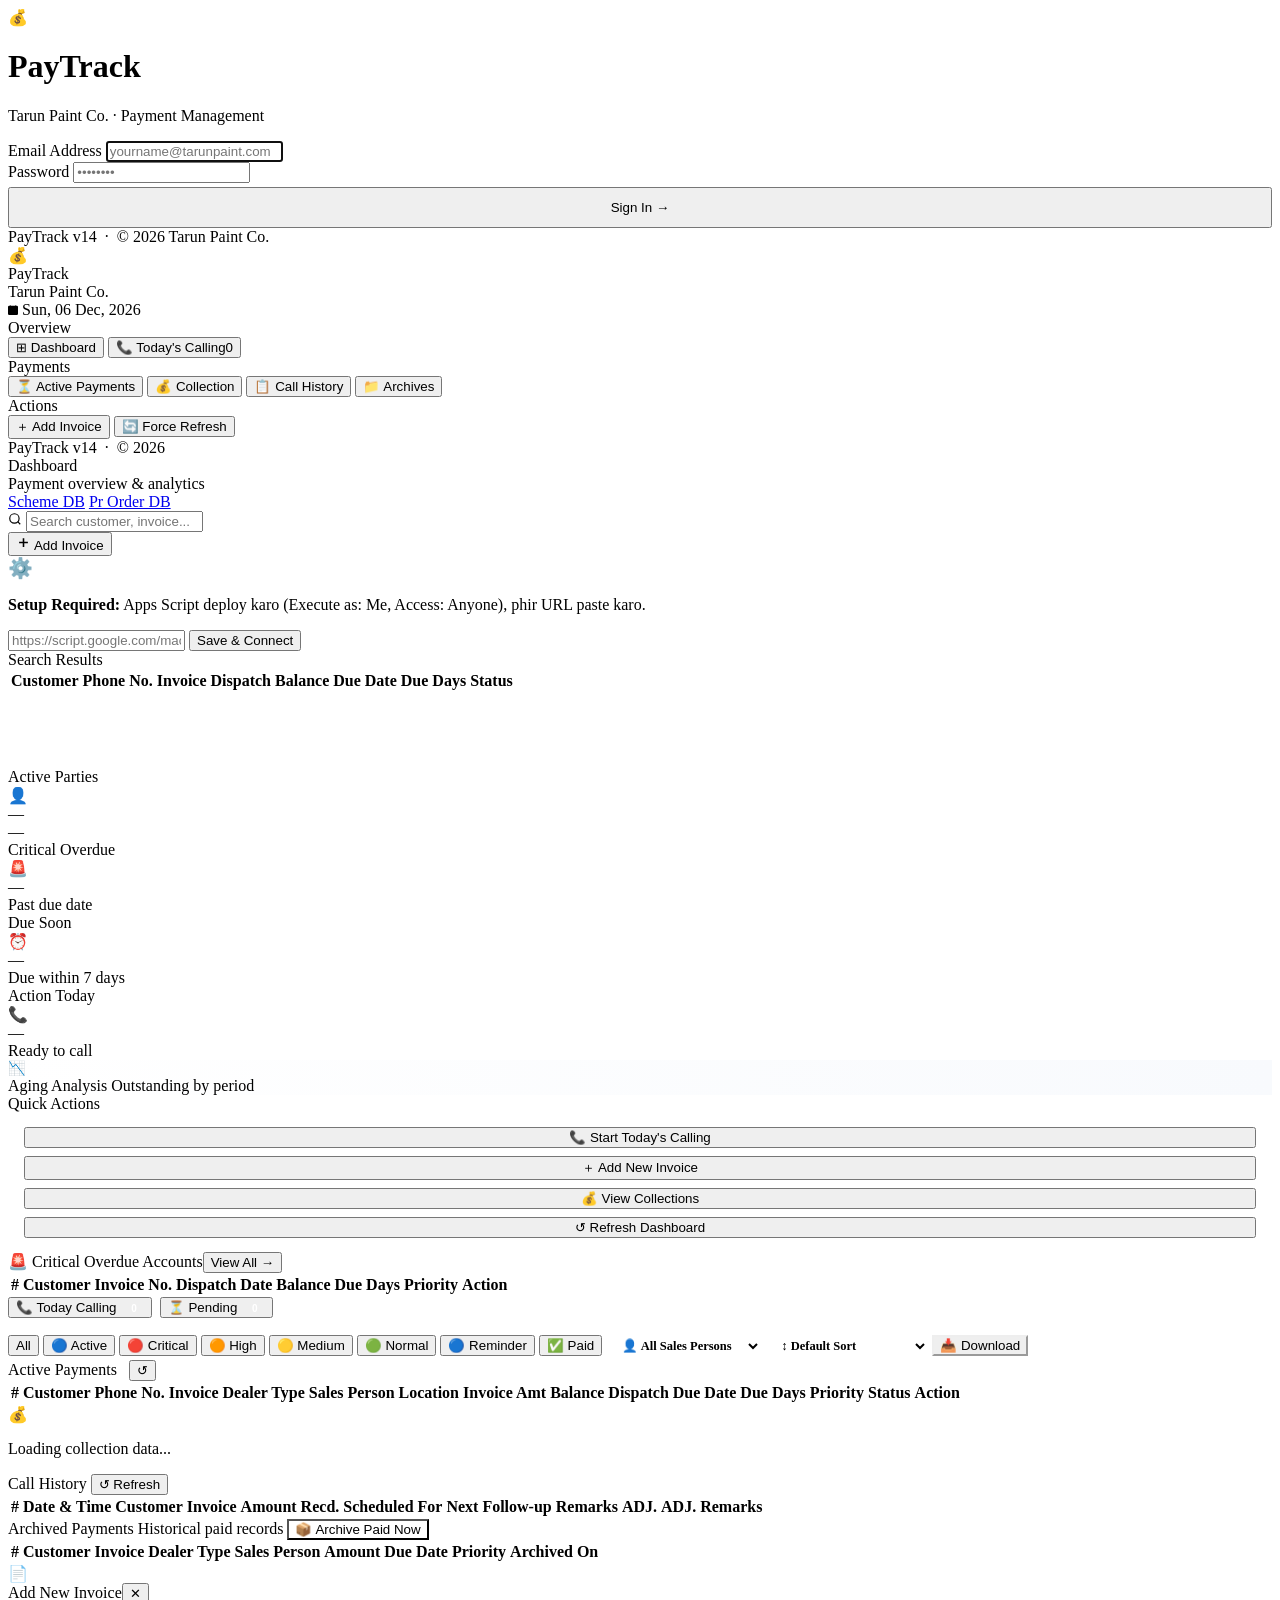
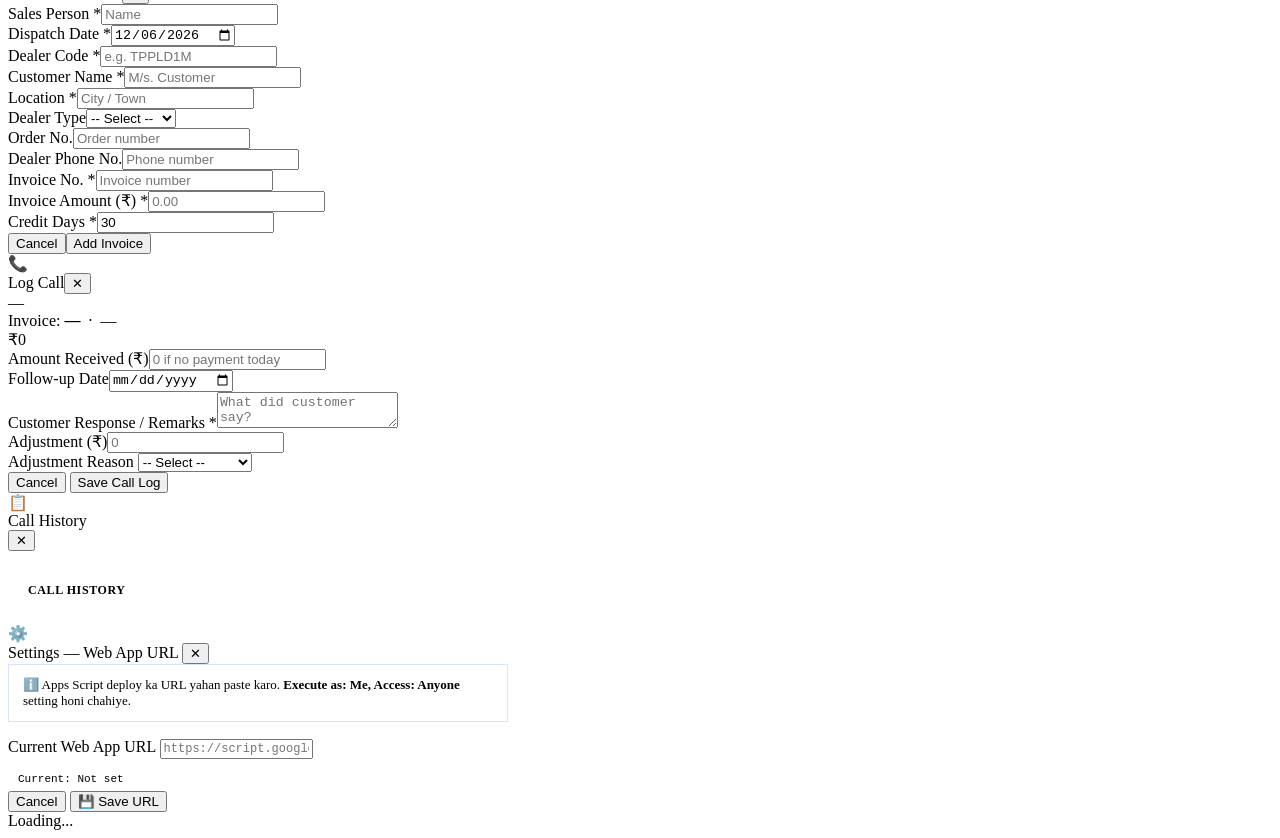
==== index.html @ 94e96e86 "move to root directory fro frontend folder" ====
<!DOCTYPE html>
<html lang="en">
<head>
    <meta charset="UTF-8">
    <meta name="viewport" content="width=device-width, initial-scale=1.0">
    <title>Document</title>
</head>
<body>

<div id="login-screen">
    <div class="login-card">
        <div class="login-header">
            <div class="login-brand-mark">💰</div>
            <h1>PayTrack</h1>
            <p>Tarun Paint Co. · Payment Management</p>
        </div>
        <div class="login-body">
            <div class="field">
                <label>Email Address</label>
                <input type="email" id="login-email" placeholder="yourname@tarunpaint.com"
                    onkeydown="if(event.key==='Enter')document.getElementById('login-pass').focus()">
            </div>
            <div class="field">
                <label>Password</label>
                <input type="password" id="login-pass" placeholder="••••••••"
                    onkeydown="if(event.key==='Enter')doLogin()">
            </div>
            <div class="login-error" id="login-error"></div>
            <button class="btn btn-primary" id="login-btn"
                onclick="doLogin()" style="width:100%;justify-content:center;padding:11px;margin-top:4px">
                Sign In →
            </button>
        </div>
    </div>
    <div class="login-footer-txt">PayTrack v14 &nbsp;·&nbsp; © 2026 Tarun Paint Co.</div>
</div>

<div class="progress-bar-wrap" id="progress-bar"><div class="progress-bar-fill" id="progress-fill"></div></div>

<aside class="sidebar">
    <div class="brand">
        <div class="brand-row">
            <div class="brand-mark">💰</div>
            <div class="brand-text">
                <div class="name">PayTrack</div>
                <div class="tagline">Tarun Paint Co.</div>
            </div>
        </div>
        <div class="date-chip">
            <svg width="10" height="10" viewBox="0 0 16 16" fill="currentColor"><path d="M3.5 0a.5.5 0 0 1 .5.5V1h8V.5a.5.5 0 0 1 1 0V1h1a2 2 0 0 1 2 2v11a2 2 0 0 1-2 2H2a2 2 0 0 1-2-2V3a2 2 0 0 1 2-2h1V.5a.5.5 0 0 1 .5-.5z"/></svg>
            <span id="today-date">Loading...</span>
        </div>
    </div>

    <div id="user-badge-container"></div>

    <nav>
        <div class="nav-group-label">Overview</div>
        <button class="nav-btn active" data-page="dashboard" onclick="nav('dashboard')"><span class="nav-icon">⊞</span> Dashboard</button>
        <button class="nav-btn" data-page="today" onclick="nav('today')"><span class="nav-icon">📞</span> Today's Calling<span class="nav-badge" id="badge-today">0</span></button>
        <div class="nav-group-label">Payments</div>
        <button class="nav-btn" data-page="active" onclick="nav('active')"><span class="nav-icon">⏳</span> Active Payments</button>
        <button class="nav-btn" data-page="collection" onclick="nav('collection')"><span class="nav-icon">💰</span> Collection</button>
        <button class="nav-btn" data-page="history" onclick="nav('history')"><span class="nav-icon">📋</span> Call History</button>
        <button class="nav-btn" data-page="archived" onclick="nav('archived')"><span class="nav-icon">📁</span> Archives</button>
        <div class="nav-group-label">Actions</div>
        <button class="nav-btn" onclick="openModal('modal-add')"><span class="nav-icon">＋</span> Add Invoice</button>
        <button class="nav-btn" onclick="hardRefresh()"><span class="nav-icon">🔄</span> Force Refresh</button>
    </nav>
    <div class="sidebar-footer">
        <span class="sidebar-footer-txt">PayTrack v14 &nbsp;·&nbsp; © 2026</span>
    </div>
</aside>

<div class="main">
    <header class="topbar">
        <span class="topbar-title" id="page-title">Dashboard</span>
        <div class="topbar-sep"></div>
        <span class="topbar-sub" id="page-sub">Payment overview & analytics</span>
        <div class="top-buttons">
            <a href="https://script.google.com/macros/s/AKfycbz_wZj7FzOGjIMBDbshqwFkP49KO3SYmko9f2iSnA6ylMac5qas1gUm5EqsYTPb2gs8SQ/exec"
                target="_blank" class="link-btn secondary-btn">Scheme DB</a>
            <a href="https://script.google.com/a/macros/tarunpaint.com/s/AKfycbxneNpBfFaHAM8uAKJZ4ZPoNAZw3yO1ep1877PZf38fnkK-MivxQNNMgpu73sGrt12O/exec"
                target="_blank" class="link-btn secondary-btn">Pr Order DB</a>
        </div>
        <div class="topbar-right">
            <div class="search-wrap">
                <svg width="14" height="14" fill="none" stroke="currentColor" stroke-width="2" viewBox="0 0 24 24"><circle cx="11" cy="11" r="8"/><path d="m21 21-4.35-4.35"/></svg>
                <input type="text" placeholder="Search customer, invoice..." id="g-search" oninput="globalSearch(this.value)">
            </div>
            <button class="btn btn-primary" onclick="openModal('modal-add')">
                <svg width="15" height="15" fill="none" stroke="currentColor" stroke-width="2.5" viewBox="0 0 24 24"><path d="M12 5v14M5 12h14"/></svg>
                Add Invoice
            </button>
        </div>
    </header>

    <div class="content">
        <div class="config-banner hidden" id="config-banner">
            <span style="font-size:20px">⚙️</span>
            <p><strong>Setup Required:</strong> Apps Script deploy karo (Execute as: Me, Access: Anyone), phir URL paste karo.</p>
            <input type="text" id="webapp-url-input" placeholder="https://script.google.com/macros/s/YOUR_SCRIPT_ID/exec">
            <button class="btn btn-primary btn-sm" onclick="saveWebAppUrl()">Save & Connect</button>
        </div>

        <!-- SEARCH RESULTS -->
        <div class="page" id="page-search">
            <div class="card">
                <div class="card-head"><span class="card-title">Search Results</span><span class="card-subtitle" id="search-count"></span></div>
                <div class="tbl-wrap"><table>
                    <thead><tr><th>Customer</th><th>Phone No.</th><th>Invoice</th><th>Dispatch</th><th>Balance</th><th>Due Date</th><th>Due Days</th><th>Status</th><th></th></tr></thead>
                    <tbody id="tbl-search"></tbody>
                </table></div>
            </div>
        </div>

        <!-- DASHBOARD -->
        <div class="page active" id="page-dashboard">
            <div class="card section-gap">
                <div class="card-body" style="padding:10px 20px;background:var(--navy);color:#fff;border-radius:var(--radius-lg)">
                    <div style="display:flex;justify-content:space-between;align-items:center">
                        <div>
                            <span style="font-size:12px;opacity:0.8">TOTAL OUTSTANDING</span>
                            <div id="s-total" style="font-size:32px;font-weight:800;font-family:'JetBrains Mono'">—</div>
                        </div>
                        <div style="text-align:right">
                            <span style="font-size:12px;opacity:0.8;display:block">LAST UPDATED</span>
                            <span style="font-size:13px;font-weight:600" id="last-update-time">—</span>
                            <span id="cache-indicator"></span>
                        </div>
                    </div>
                </div>
            </div>
            <div class="stats-row">
                <div class="stat-card" style="border:none;box-shadow:var(--shadow-premium)"><div class="stat-accent" style="background:var(--purple)"></div><div class="stat-top"><span class="stat-label">Active Parties</span><div class="stat-icon-wrap" style="background:var(--purple-bg)">👤</div></div><div class="stat-value" id="s-parties">—</div><div class="stat-footer" id="s-records">—</div></div>
                <div class="stat-card" style="border:none;box-shadow:var(--shadow-premium)"><div class="stat-accent" style="background:var(--red)"></div><div class="stat-top"><span class="stat-label">Critical Overdue</span><div class="stat-icon-wrap" style="background:var(--red-bg)">🚨</div></div><div class="stat-value" id="s-overdue" style="color:var(--red)">—</div><div class="stat-footer">Past due date</div></div>
                <div class="stat-card" style="border:none;box-shadow:var(--shadow-premium)"><div class="stat-accent" style="background:var(--yellow)"></div><div class="stat-top"><span class="stat-label">Due Soon</span><div class="stat-icon-wrap" style="background:var(--yellow-bg)">⏰</div></div><div class="stat-value" id="s-soon" style="color:var(--yellow)">—</div><div class="stat-footer">Due within 7 days</div></div>
                <div class="stat-card" style="border:none;box-shadow:var(--shadow-premium)"><div class="stat-accent" style="background:linear-gradient(90deg,var(--blue),#60A5FA)"></div><div class="stat-top"><span class="stat-label">Action Today</span><div class="stat-icon-wrap" style="background:var(--blue-light)">📞</div></div><div class="stat-value" id="s-calls" style="color:var(--blue)">—</div><div class="stat-footer">Ready to call</div></div>
            </div>
            <div class="grid-2">
                <div class="card" style="border:none;box-shadow:var(--shadow-premium)">
                    <div class="card-head" style="background:linear-gradient(to right,#fff,#F8FAFD)">
                        <div class="stat-icon-wrap" style="background:var(--blue-light);font-size:14px">📉</div>
                        <span class="card-title">Aging Analysis</span>
                        <span class="card-subtitle">Outstanding by period</span>
                    </div>
                    <div class="card-body" id="aging-container">
                        <div id="aging-sk"></div>
                    </div>
                </div>
                <div style="display:flex;flex-direction:column;gap:14px">
                    <div class="card">
                        <div class="card-head"><span class="card-title">Quick Actions</span></div>
                        <div class="card-body" style="display:flex;flex-direction:column;gap:8px;padding:14px 16px">
                            <button class="btn btn-primary" style="width:100%;justify-content:center" onclick="nav('today')">📞 Start Today's Calling</button>
                            <button class="btn btn-outline" style="width:100%;justify-content:center" onclick="openModal('modal-add')">＋ Add New Invoice</button>
                            <button class="btn btn-outline" style="width:100%;justify-content:center" onclick="nav('collection')">💰 View Collections</button>
                            <button class="btn btn-ghost" style="width:100%;justify-content:center" onclick="loadDashboard(true)">↺ Refresh Dashboard</button>
                        </div>
                    </div>
                </div>
            </div>
            <div class="card">
                <div class="card-head"><span class="card-title">🚨 Critical Overdue Accounts</span><button class="btn btn-outline btn-sm" onclick="nav('active')" style="margin-left:auto">View All →</button></div>
                <div class="tbl-wrap"><table>
                    <thead><tr><th>#</th><th>Customer</th><th>Invoice No.</th><th>Dispatch Date</th><th>Balance</th><th>Due Days</th><th>Priority</th><th>Action</th></tr></thead>
                    <tbody id="tbl-overdue"></tbody>
                </table></div>
            </div>
        </div>

        <!-- TODAY'S CALLING -->
        <div class="page" id="page-today">
            <div style="display:flex;align-items:center;gap:8px;margin-bottom:14px;flex-wrap:wrap;">
                <button class="ftab active" id="tab-today-calling" onclick="setTodayFilter('today',this)">📞 Today Calling <span id="today-count-badge" style="background:var(--blue);color:#fff;font-size:10px;font-weight:700;padding:1px 7px;border-radius:10px;margin-left:4px">0</span></button>
                <button class="ftab" id="tab-pending-calling" onclick="setTodayFilter('pending',this)">⏳ Pending <span id="pending-count-badge" style="background:var(--red);color:#fff;font-size:10px;font-weight:700;padding:1px 7px;border-radius:10px;margin-left:4px">0</span></button>
                <div class="summary-chips" id="today-chips"></div>
            </div>
            <div class="call-list" id="call-list-container"></div>
        </div>

        <!-- ACTIVE PAYMENTS -->
        <div class="page" id="page-active">
            <div class="filter-tabs">
                <button class="ftab active" onclick="filterActive('all',this)">All</button>
                <button class="ftab" onclick="filterActive('Active',this)">🔵 Active</button>
                <button class="ftab" onclick="filterActive('Critical',this)">🔴 Critical</button>
                <button class="ftab" onclick="filterActive('High',this)">🟠 High</button>
                <button class="ftab" onclick="filterActive('Medium',this)">🟡 Medium</button>
                <button class="ftab" onclick="filterActive('Normal',this)">🟢 Normal</button>
                <button class="ftab" onclick="filterActive('Reminder',this)">🔵 Reminder</button>
                <button class="ftab" onclick="filterActive('Paid',this)">✅ Paid</button>

                <select id="sp-filter" onchange="applySalesPersonFilter(this.value)"
                    style="margin-left:auto;padding:6px 12px;border-radius:20px;font-size:12.5px;font-weight:600;border:1.5px solid var(--border);background:var(--white);color:var(--text-secondary);cursor:pointer;font-family:inherit;">
                    <option value="">👤 All Sales Persons</option>
                </select>

                <select id="sort-select" onchange="applySortFilter(this.value)"
                    style="padding:6px 12px;border-radius:20px;font-size:12.5px;font-weight:600;border:1.5px solid var(--border);background:var(--white);color:var(--text-secondary);cursor:pointer;font-family:inherit;">
                    <option value="">↕️ Default Sort</option>
                    <option value="dealer-asc">Dealer A → Z</option>
                    <option value="dealer-desc">Dealer Z → A</option>
                    <option value="balance-asc">Balance: Low → High</option>
                    <option value="balance-desc">Balance: High → Low</option>
                </select>

                <button class="btn btn-sm btn-ghost" onclick="downloadActiveExcel()" style="color:var(--green);border-color:var(--green-bg)">📥 Download</button>
            </div>
            <div class="card">
                <div class="card-head">
                    <span class="card-title">Active Payments</span>
                    <span class="card-subtitle" id="active-count"></span>
                    <span id="active-swr-badge"></span>
                    <button class="btn btn-ghost btn-sm" onclick="loadActive(true)" style="margin-left:8px">↺</button>
                </div>
                <div class="tbl-wrap"><table>
                    <thead><tr><th>#</th><th>Customer</th><th>Phone No.</th><th>Invoice</th><th>Dealer Type</th><th>Sales Person</th><th>Location</th><th>Invoice Amt</th><th>Balance</th><th>Dispatch</th><th>Due Date</th><th>Due Days</th><th>Priority</th><th>Status</th><th>Action</th></tr></thead>
                    <tbody id="tbl-active"></tbody>
                </table></div>
                <div class="pagination" id="active-pagination"></div>
            </div>
        </div>

        <!-- COLLECTION -->
        <div class="page" id="page-collection">
            <div id="collection-container">
                <div class="empty-state"><span class="icon">💰</span><p>Loading collection data...</p></div>
            </div>
        </div>

        <!-- CALL HISTORY -->
        <div class="page" id="page-history">
            <div class="card">
                <div class="card-head">
                    <span class="card-title">Call History</span>
                    <span id="history-swr-badge"></span>
                    <button class="btn btn-ghost btn-sm" onclick="loadHistory(true)" style="margin-left:auto">↺ Refresh</button>
                </div>
                <div class="tbl-wrap"><table>
                    <thead><tr><th>#</th><th>Date & Time</th><th>Customer</th><th>Invoice</th><th>Amount Recd.</th><th>Scheduled For</th><th>Next Follow-up</th><th>Remarks</th><th>ADJ.</th><th>ADJ. Remarks</th></tr></thead>
                    <tbody id="tbl-history"></tbody>
                </table></div>
                <div class="pagination" id="history-pagination"></div>
            </div>
        </div>

        <!-- ARCHIVED -->
        <div class="page" id="page-archived">
            <div class="card">
                <div class="card-head">
                    <span class="card-title">Archived Payments</span>
                    <span class="card-subtitle" id="archive-count">Historical paid records</span>
                    <span id="archived-swr-badge"></span>
                    <button class="btn btn-primary btn-sm" onclick="runArchiveNow()" style="margin-left:auto;background:var(--green)">📦 Archive Paid Now</button>
                </div>
                <div class="tbl-wrap"><table>
                    <thead><tr><th>#</th><th>Customer</th><th>Invoice</th><th>Dealer Type</th><th>Sales Person</th><th>Amount</th><th>Due Date</th><th>Priority</th><th>Archived On</th></tr></thead>
                    <tbody id="tbl-archived"></tbody>
                </table></div>
                <div class="pagination" id="archived-pagination"></div>
            </div>
        </div>
    </div>
</div>

<!-- ADD INVOICE MODAL -->
<div class="modal-bg" id="modal-add">
    <div class="modal">
        <div class="modal-hd"><div class="modal-hd-icon" style="background:var(--blue-light)">📄</div><span class="modal-title">Add New Invoice</span><button class="modal-close" onclick="closeModal('modal-add')">✕</button></div>
        <div class="modal-body">
            <div class="form-grid">
                <div class="field"><label>Sales Person *</label><input id="f-sp" type="text" placeholder="Name"></div>
                <div class="field"><label>Dispatch Date *</label><input id="f-dd" type="date"></div>
                <div class="field"><label>Dealer Code *</label><input id="f-dc" type="text" placeholder="e.g. TPPLD1M"></div>
                <div class="field"><label>Customer Name *</label><input id="f-cn" type="text" placeholder="M/s. Customer"></div>
                <div class="field"><label>Location *</label><input id="f-loc" type="text" placeholder="City / Town"></div>
                <div class="field"><label>Dealer Type</label><select id="f-dt"><option value="">-- Select --</option><option>Dealer</option><option>Sub-Dealer</option><option>Retailer</option><option>Direct</option></select></div>
                <div class="field"><label>Order No.</label><input id="f-ord" type="text" placeholder="Order number"></div>
                <div class="field"><label>Dealer Phone No.</label><input id="f-ph" type="text" placeholder="Phone number"></div>
                <div class="field"><label>Invoice No. *</label><input id="f-inv" type="text" placeholder="Invoice number"></div>
                <div class="field"><label>Invoice Amount (₹) *</label><input id="f-amt" type="number" placeholder="0.00"></div>
                <div class="field full"><label>Credit Days *</label><input id="f-crd" type="number" placeholder="30" value="30"></div>
            </div>
        </div>
        <div class="modal-ft"><button class="btn btn-ghost" onclick="closeModal('modal-add')">Cancel</button><button class="btn btn-primary" onclick="submitAddInvoice()">Add Invoice</button></div>
    </div>
</div>

<!-- LOG CALL MODAL -->
<div class="modal-bg" id="modal-call">
    <div class="modal">
        <div class="modal-hd"><div class="modal-hd-icon" style="background:var(--green-bg)">📞</div><span class="modal-title">Log Call</span><button class="modal-close" onclick="closeModal('modal-call')">✕</button></div>
        <div class="modal-body">
            <div class="invoice-info-box">
                <div><div class="name" id="c-name">—</div><div class="meta">Invoice: <strong id="c-inv">—</strong> &nbsp;·&nbsp; <span id="c-loc">—</span></div></div>
                <div class="balance" id="c-bal">₹0</div>
            </div>
            <input type="hidden" id="c-dc">
            <div class="form-grid">
                <div class="field"><label>Amount Received (₹)</label><input id="c-amt" type="number" placeholder="0 if no payment today"></div>
                <div class="field"><label>Follow-up Date</label><input id="c-fup" type="date" required></div>
                <div class="field full"><label>Customer Response / Remarks *</label><textarea id="c-rmk" placeholder="What did customer say?"></textarea></div>
                <div class="field"><label>Adjustment (₹)</label><input id="c-adj" type="number" placeholder="0"></div>
                <div class="field">
                    <label>Adjustment Reason</label>
                    <select id="c-adjr">
                        <option value="">-- Select --</option>
                        <option>Token</option>
                        <option>Scheme</option>
                        <option>CD</option>
                        <option>Material Return</option>
                        <option>Freight</option>
                        <option>Other</option>
                    </select>
                </div>
            </div>
        </div>
        <div class="modal-ft">
            <button class="btn btn-ghost" onclick="closeModal('modal-call')">Cancel</button>
            <button class="btn btn-primary" id="btn-save-call" onclick="submitLogCall()">Save Call Log</button>
        </div>
    </div>
</div>

<!-- INVOICE REMARKS MODAL -->
<div class="modal-bg" id="modal-remarks">
    <div class="modal modal-wide">
        <div class="modal-hd">
            <div class="modal-hd-icon" style="background:var(--blue-light)">📋</div>
            <div>
                <div class="modal-title" id="remarks-modal-name">Call History</div>
                <div style="font-size:12px;color:var(--text-muted)" id="remarks-modal-meta"></div>
            </div>
            <button class="modal-close" onclick="closeModal('modal-remarks')">✕</button>
        </div>
        <div class="modal-body" style="padding:16px 20px">
            <div id="remarks-modal-stats" style="display:flex;gap:10px;margin-bottom:16px;flex-wrap:wrap"></div>
            <div style="font-size:12px;font-weight:700;color:var(--text-muted);text-transform:uppercase;letter-spacing:.6px;margin-bottom:10px">Call History</div>
            <div id="remarks-modal-timeline" style="max-height:460px;overflow-y:auto"></div>
        </div>
    </div>
</div>

<!-- SETTINGS MODAL -->
<div class="modal-bg" id="modal-settings">
    <div class="modal" style="width:500px">
        <div class="modal-hd">
            <div class="modal-hd-icon" style="background:var(--yellow-bg)">⚙️</div>
            <span class="modal-title">Settings — Web App URL</span>
            <button class="modal-close" onclick="closeModal('modal-settings')">✕</button>
        </div>
        <div class="modal-body">
            <div style="background:var(--blue-light);border:1px solid rgba(55,114,255,.2);border-radius:var(--radius);padding:12px 14px;margin-bottom:16px;font-size:13px;color:var(--blue);">
                ℹ️ Apps Script deploy ka URL yahan paste karo. <strong>Execute as: Me, Access: Anyone</strong> setting honi chahiye.
            </div>
            <div class="field">
                <label>Current Web App URL</label>
                <input type="text" id="settings-url-input" placeholder="https://script.google.com/macros/s/.../exec" style="font-family:'JetBrains Mono',monospace;font-size:12px;">
            </div>
            <div id="settings-current-url" style="margin-top:8px;font-size:11px;color:var(--text-muted);font-family:'JetBrains Mono',monospace;word-break:break-all;padding:6px 10px;background:var(--bg);border-radius:var(--radius-sm);border:1px solid var(--border);">
                Current: Not set
            </div>
        </div>
        <div class="modal-ft">
            <button class="btn btn-ghost" onclick="closeModal('modal-settings')">Cancel</button>
            <button class="btn btn-primary" onclick="saveSettingsUrl()">💾 Save URL</button>
        </div>
    </div>
</div>

<div class="loader-wrap" id="loader"><div class="spinner"></div><div class="loader-txt" id="loader-msg">Loading...</div></div>
<div class="toast-wrap" id="toasts"></div>

<script src="script.js"></script>
</body>
</html>
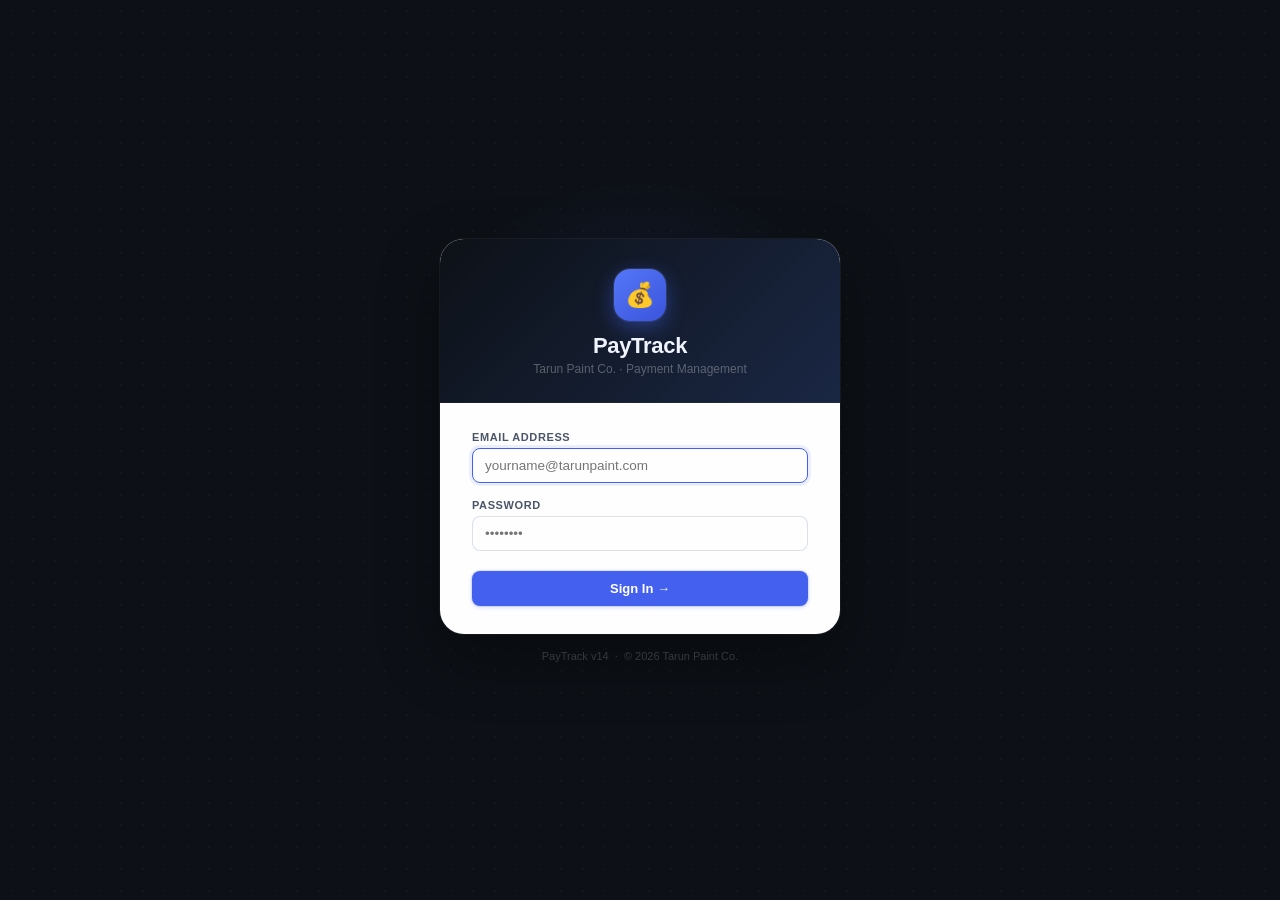
==== commit 4a9062df: "Add stylesheet link to index.html" ====
--- a/index.html
+++ b/index.html
@@ -4,6 +4,7 @@
     <meta charset="UTF-8">
     <meta name="viewport" content="width=device-width, initial-scale=1.0">
     <title>Document</title>
+    <link rel="stylesheet" href="style.css">
 </head>
 <body>
 
@@ -374,4 +375,4 @@
 
 <script src="script.js"></script>
 </body>
-</html>+</html>
--- a/style.css
+++ b/style.css
@@ -0,0 +1,469 @@
+/* ══════════════════════════════════════════════
+   PREMIUM SLATE-INK DESIGN SYSTEM v12.2
+   Palette: Deep Ink sidebar · Cool Slate canvas
+   Accents: Indigo primary · Jewel-tone semantics
+   ══════════════════════════════════════════════ */
+:root {
+    /* Canvas */
+    --bg: #F2F5F9;
+    --white: #FEFEFE;
+    --border: rgba(207,216,230,0.75);
+    --border-dark: #B0BCCC;
+
+    /* Sidebar — Deep Ink */
+    --navy: #0D1117;
+
+    /* Primary — Refined Indigo (replaces harsh electric blue) */
+    --blue: #4361EE;
+    --blue-hover: #3451D1;
+    --blue-light: #EDF0FF;
+
+    /* Text */
+    --text-primary: #0F1623;
+    --text-secondary: #4A5568;
+    --text-muted: #8896A8;
+
+    /* Semantic — Muted Jewel Tones */
+    --green:     #0B9B74;
+    --green-bg:  #EDF9F5;
+
+    --yellow:    #B45309;
+    --yellow-bg: #FDF8EC;
+
+    --orange:    #B85C0E;
+    --orange-bg: #FDF3E8;
+
+    --red:       #C62828;
+    --red-bg:    #FDF1F1;
+
+    --purple:    #5E4FCC;
+    --purple-bg: #F1EFFF;
+
+    /* Radii */
+    --radius-sm: 8px;
+    --radius:    12px;
+    --radius-lg: 16px;
+    --radius-xl: 24px;
+
+    /* Shadows — soft depth layering */
+    --shadow-sm:      0 1px 3px rgba(15,22,35,0.06), 0 1px 2px rgba(15,22,35,0.04);
+    --shadow:         0 4px 14px -2px rgba(15,22,35,0.09), 0 2px 6px -1px rgba(15,22,35,0.05);
+    --shadow-lg:      0 20px 44px -8px rgba(15,22,35,0.13), 0 8px 18px -4px rgba(15,22,35,0.07);
+    --shadow-premium: 0 0 0 1px rgba(15,22,35,0.05), 0 6px 20px -3px rgba(15,22,35,0.10);
+
+    --sidebar-w: 260px;
+    --header-h: 70px;
+}
+
+*, *::before, *::after { box-sizing: border-box; margin: 0; padding: 0; }
+html { font-size: 14px; }
+body { font-family: 'Plus Jakarta Sans', sans-serif; background: var(--bg); color: var(--text-primary); min-height: 100vh; -webkit-font-smoothing: antialiased; }
+
+/* ── LOGIN SCREEN ────────────────────────────── */
+#login-screen {
+    position: fixed; inset: 0;
+    background: var(--navy);
+    display: flex; align-items: center; justify-content: center;
+    z-index: 99999; flex-direction: column; gap: 0;
+}
+#login-screen::before {
+    content: '';
+    position: absolute; inset: 0;
+    background-image: radial-gradient(circle, rgba(255,255,255,.025) 1px, transparent 1px);
+    background-size: 22px 22px;
+    pointer-events: none;
+}
+#login-screen::after {
+    content: '';
+    position: absolute; top: 20%; left: 50%;
+    transform: translateX(-50%);
+    width: 400px; height: 300px;
+    background: radial-gradient(ellipse, rgba(67,97,238,.12) 0%, transparent 70%);
+    pointer-events: none;
+}
+.login-card {
+    background: var(--white);
+    border-radius: var(--radius-xl);
+    width: 400px; max-width: 92vw;
+    box-shadow: 0 24px 60px rgba(0,0,0,.4), 0 0 0 1px rgba(255,255,255,.06);
+    overflow: hidden;
+    position: relative; z-index: 1;
+    animation: loginCardIn .4s cubic-bezier(.4,0,.2,1);
+}
+@keyframes loginCardIn {
+    from { opacity: 0; transform: translateY(20px) scale(.97); }
+    to   { opacity: 1; transform: translateY(0)    scale(1);   }
+}
+.login-header {
+    background: linear-gradient(135deg, #0D1117, #1a2744);
+    padding: 30px 32px 26px; text-align: center;
+    border-bottom: 1px solid rgba(255,255,255,.06);
+}
+.login-brand-mark {
+    width: 52px; height: 52px;
+    background: linear-gradient(140deg, #5577F8, #3A54DC);
+    border-radius: var(--radius-lg);
+    display: inline-flex; align-items: center; justify-content: center;
+    font-size: 24px; margin-bottom: 12px;
+    box-shadow: 0 6px 20px rgba(67,97,238,.45), 0 0 0 1px rgba(255,255,255,.1);
+}
+.login-header h1 { font-size: 22px; font-weight: 800; color: #F0F4FF; letter-spacing: -.3px; }
+.login-header p  { font-size: 12px; color: rgba(255,255,255,.3); margin-top: 3px; }
+.login-body { padding: 28px 32px; }
+.login-body .field { margin-bottom: 16px; }
+.login-error {
+    display: none;
+    background: var(--red-bg); color: var(--red);
+    border: 1px solid #f5c6c6; border-radius: var(--radius-sm);
+    padding: 10px 14px; font-size: 13px;
+    margin-bottom: 16px; font-weight: 600;
+    animation: loginCardIn .2s ease;
+}
+.login-footer-txt {
+    margin-top: 16px; font-size: 11px;
+    color: rgba(255,255,255,.18); text-align: center;
+    position: relative; z-index: 1;
+}
+
+/* ── SIDEBAR ─────────────────────────────────── */
+.sidebar {
+    position: fixed; top: 0; left: 0; bottom: 0;
+    width: var(--sidebar-w);
+    background: var(--navy);
+    display: flex; flex-direction: column;
+    z-index: 200; overflow: hidden;
+    border-right: 1px solid rgba(255,255,255,.04);
+}
+.sidebar::before {
+    content: '';
+    position: absolute; inset: 0;
+    background-image: radial-gradient(circle, rgba(255,255,255,.03) 1px, transparent 1px);
+    background-size: 20px 20px;
+    pointer-events: none;
+}
+.sidebar::after {
+    content: '';
+    position: absolute; top: -60px; left: 50%;
+    transform: translateX(-50%);
+    width: 200px; height: 180px;
+    background: radial-gradient(ellipse, rgba(67,97,238,.15) 0%, transparent 70%);
+    pointer-events: none;
+}
+
+.brand { padding: 20px 18px 16px; border-bottom: 1px solid rgba(255,255,255,.07); flex-shrink: 0; position: relative; z-index: 1; }
+.brand-row { display: flex; align-items: center; gap: 11px; }
+.brand-mark {
+    width: 38px; height: 38px;
+    background: linear-gradient(140deg, #5577F8 0%, #3A54DC 100%);
+    border-radius: var(--radius);
+    display: flex; align-items: center; justify-content: center;
+    font-size: 17px; flex-shrink: 0;
+    box-shadow: 0 4px 14px rgba(67,97,238,.45), 0 0 0 1px rgba(255,255,255,.08);
+}
+.brand-text .name { font-size: 15px; font-weight: 800; color: #F0F4FF; letter-spacing: -.2px; }
+.brand-text .tagline { font-size: 11px; color: rgba(255,255,255,.30); margin-top: 1px; font-weight: 500; letter-spacing: 0.5px; }
+.date-chip {
+    margin-top: 12px; display: inline-flex; align-items: center; gap: 6px;
+    background: rgba(255,255,255,.05); border: 1px solid rgba(255,255,255,.08);
+    border-radius: 20px; padding: 4px 10px;
+    font-size: 11px; color: rgba(255,255,255,.38);
+}
+
+/* ── USER BADGE in sidebar ───────────────────── */
+.user-badge {
+    display: flex; align-items: center; gap: 8px;
+    padding: 8px 12px;
+    background: rgba(255,255,255,.05);
+    border: 1px solid rgba(255,255,255,.08);
+    border-radius: var(--radius-sm);
+    margin: 0 10px 8px;
+    position: relative; z-index: 1;
+}
+.user-avatar {
+    width: 28px; height: 28px; border-radius: 50%;
+    background: linear-gradient(135deg, #4361EE, #7C5FCC);
+    display: flex; align-items: center; justify-content: center;
+    font-size: 12px; font-weight: 700; color: #fff; flex-shrink: 0;
+}
+.user-info { flex: 1; min-width: 0; }
+.user-name { font-size: 12px; font-weight: 700; color: rgba(255,255,255,.85); white-space: nowrap; overflow: hidden; text-overflow: ellipsis; }
+.user-email { font-size: 10px; color: rgba(255,255,255,.30); white-space: nowrap; overflow: hidden; text-overflow: ellipsis; }
+.logout-btn {
+    background: rgba(255,255,255,.07); border: 1px solid rgba(255,255,255,.10);
+    border-radius: 6px; padding: 3px 8px;
+    color: rgba(255,255,255,.40); font-size: 11px;
+    cursor: pointer; font-family: inherit; transition: all .15s;
+    white-space: nowrap;
+}
+.logout-btn:hover { background: rgba(198,40,40,.25); color: #ff8a8a; border-color: rgba(198,40,40,.4); }
+
+nav { flex: 1; padding: 14px 10px; overflow-y: auto; position: relative; z-index: 1; }
+nav::-webkit-scrollbar { width: 0; }
+.nav-group-label { font-size: 9.5px; font-weight: 700; text-transform: uppercase; letter-spacing: 1.3px; color: rgba(255,255,255,.20); padding: 12px 10px 5px; }
+.nav-btn {
+    display: flex; align-items: center; gap: 9px;
+    width: 100%; padding: 9px 10px;
+    border: none; background: none;
+    color: rgba(255,255,255,.45);
+    border-radius: var(--radius-sm);
+    font-family: inherit; font-size: 13px; font-weight: 500;
+    cursor: pointer; transition: all .16s;
+    text-align: left; margin-bottom: 1px; position: relative;
+}
+.nav-btn:hover { background: rgba(255,255,255,.06); color: rgba(255,255,255,.88); }
+.nav-btn.active {
+    background: rgba(67,97,238,.25);
+    color: #D8E0FF;
+    font-weight: 600;
+    box-shadow: inset 0 0 0 1px rgba(67,97,238,.30);
+}
+.nav-btn.active::before {
+    content: '';
+    position: absolute; left: 0; top: 22%; bottom: 22%;
+    width: 3px;
+    background: linear-gradient(180deg, #8BA4FF, #4361EE);
+    border-radius: 0 3px 3px 0;
+}
+.nav-icon { width: 18px; text-align: center; font-size: 14px; flex-shrink: 0; }
+.nav-badge { margin-left: auto; background: #C62828; color: #fff; font-size: 10px; font-weight: 700; min-width: 18px; height: 18px; border-radius: 9px; display: flex; align-items: center; justify-content: center; padding: 0 5px; }
+
+.sidebar-footer { padding: 12px 16px; border-top: 1px solid rgba(255,255,255,.07); flex-shrink: 0; display: flex; align-items: center; justify-content: space-between; gap: 8px; position: relative; z-index: 1; }
+.sidebar-footer-txt { font-size: 10.5px; color: rgba(255,255,255,.20); }
+.settings-btn { display: flex; align-items: center; gap: 5px; background: rgba(255,255,255,.06); border: 1px solid rgba(255,255,255,.10); border-radius: 20px; padding: 4px 10px; font-size: 11px; color: rgba(255,255,255,.40); cursor: pointer; font-family: inherit; transition: all .15s; }
+.settings-btn:hover { background: rgba(255,255,255,.12); color: rgba(255,255,255,.85); border-color: rgba(255,255,255,.20); }
+
+/* ── MAIN ──────────────────────────────────── */
+.main { margin-left: var(--sidebar-w); min-height: 100vh; display: flex; flex-direction: column; }
+.topbar {
+    height: var(--header-h);
+    background: var(--white);
+    border-bottom: 1px solid var(--border);
+    display: flex; align-items: center; padding: 0 24px; gap: 16px;
+    position: sticky; top: 0; z-index: 100;
+    box-shadow: 0 1px 0 rgba(15,22,35,.05), 0 2px 8px rgba(15,22,35,.04);
+}
+.topbar-title { font-size: 15.5px; font-weight: 700; color: var(--text-primary); letter-spacing: -.2px; }
+.topbar-sep { width: 1px; height: 18px; background: var(--border); }
+.topbar-sub { font-size: 12.5px; color: var(--text-muted); }
+.topbar-right { margin-left: auto; display: flex; align-items: center; gap: 10px; }
+.search-wrap { display: flex; align-items: center; gap: 8px; background: var(--bg); border: 1.5px solid var(--border); border-radius: var(--radius); padding: 7px 13px; transition: border-color .2s; min-width: 220px; }
+.search-wrap:focus-within { border-color: var(--blue); background: var(--white); box-shadow: 0 0 0 3px rgba(67,97,238,.10); }
+.search-wrap input { border: none; background: none; outline: none; font-family: inherit; font-size: 13px; color: var(--text-primary); width: 100%; }
+.search-wrap input::placeholder { color: var(--text-muted); }
+
+/* ── BUTTONS ───────────────────────────────── */
+.btn { display: inline-flex; align-items: center; gap: 6px; padding: 8px 16px; border-radius: var(--radius-sm); font-family: inherit; font-size: 13px; font-weight: 600; cursor: pointer; border: none; transition: all .18s; white-space: nowrap; line-height: 1; }
+.btn-primary { background: var(--blue); color: #fff; box-shadow: 0 1px 4px rgba(67,97,238,.28), 0 0 0 1px rgba(67,97,238,.12); }
+.btn-primary:hover:not(:disabled) { background: var(--blue-hover); box-shadow: 0 4px 14px rgba(67,97,238,.35); transform: translateY(-1px); }
+.btn-primary:disabled { opacity: 0.65; cursor: not-allowed; transform: none; }
+.btn-outline { background: var(--white); color: var(--text-secondary); border: 1.5px solid var(--border); }
+.btn-outline:hover { border-color: var(--blue); color: var(--blue); background: var(--blue-light); }
+.btn-ghost { background: var(--bg); color: var(--text-secondary); border: 1.5px solid var(--border); }
+.btn-ghost:hover { background: #E5EBF2; }
+.btn-sm { padding: 5px 11px; font-size: 12px; }
+
+@keyframes btn-spin { to { transform: rotate(360deg); } }
+.btn-spinner { display: inline-block; width: 13px; height: 13px; border: 2px solid rgba(255,255,255,0.35); border-top-color: #fff; border-radius: 50%; animation: btn-spin 0.6s linear infinite; flex-shrink: 0; }
+
+@keyframes cardFlash { 0%{ background: rgba(11,155,116,0.12) } 100%{ background: transparent } }
+.call-card.flash-update { animation: cardFlash 1.2s ease-out forwards; }
+.call-card.saving-state { opacity: 0.65; pointer-events: none; }
+.call-card.saving-state::after { content: '⏳ Saving...'; position: absolute; top: 50%; left: 50%; transform: translate(-50%,-50%); background: rgba(0,0,0,.55); color: #fff; font-size: 13px; font-weight: 700; padding: 6px 14px; border-radius: 20px; pointer-events: none; z-index: 10; }
+.call-card { position: relative; }
+
+.content { flex: 1; padding: 22px 24px; max-width: 1400px; width: 100%; }
+.page { display: none; animation: fadeIn .22s ease; }
+.page.active { display: block; }
+@keyframes fadeIn { from { opacity: 0; transform: translateY(6px); } to { opacity: 1; transform: translateY(0); } }
+
+.progress-bar-wrap { position: fixed; top: 0; left: 0; right: 0; height: 2.5px; z-index: 9999; pointer-events: none; opacity: 0; transition: opacity .2s; }
+.progress-bar-wrap.show { opacity: 1; }
+.progress-bar-fill { height: 100%; width: 0%; background: linear-gradient(90deg, var(--blue), #8BA4FF); transition: width .4s cubic-bezier(.4,0,.2,1); }
+
+@keyframes swrPulse { 0%,100%{opacity:1} 50%{opacity:.5} }
+.swr-refreshing { animation: swrPulse 1.2s ease infinite; }
+
+.sk { background: linear-gradient(90deg, #EBEff5 25%, #DDE3EC 50%, #EBEff5 75%); background-size: 200% 100%; animation: shimmer 1.4s infinite; border-radius: 6px; }
+@keyframes shimmer { 0% { background-position: 200% 0; } 100% { background-position: -200% 0; } }
+.sk-text { height: 12px; width: 100%; margin: 8px 0; }
+.sk-row { height: 44px; width: 100%; margin: 4px 0; border-radius: 6px; }
+
+/* ── STAT CARDS ────────────────────────────── */
+.stats-row { display: grid; grid-template-columns: repeat(4, 1fr); gap: 14px; margin-bottom: 20px; }
+.stat-card { background: var(--white); border: 1px solid var(--border); border-radius: var(--radius-lg); padding: 18px 20px; position: relative; overflow: hidden; box-shadow: var(--shadow-sm); transition: box-shadow .2s, transform .2s; }
+.stat-card:hover { box-shadow: var(--shadow); transform: translateY(-1px); }
+.stat-accent { position: absolute; top: 0; left: 0; right: 0; height: 3px; border-radius: var(--radius-lg) var(--radius-lg) 0 0; }
+.stat-top { display: flex; align-items: flex-start; justify-content: space-between; margin-bottom: 12px; }
+.stat-label { font-size: 10.5px; font-weight: 700; color: var(--text-muted); text-transform: uppercase; letter-spacing: .7px; }
+.stat-icon-wrap { width: 34px; height: 34px; border-radius: var(--radius-sm); display: flex; align-items: center; justify-content: center; font-size: 15px; }
+.stat-value { font-size: 24px; font-weight: 800; color: var(--text-primary); letter-spacing: -.5px; line-height: 1; font-family: 'JetBrains Mono', monospace; }
+.stat-footer { display: flex; align-items: center; gap: 5px; margin-top: 8px; font-size: 11.5px; color: var(--text-muted); }
+
+/* ── CARD ──────────────────────────────────── */
+.card { background: var(--white); border: 1px solid var(--border); border-radius: var(--radius-lg); box-shadow: var(--shadow-sm); overflow: hidden; }
+.card-head { padding: 14px 20px; border-bottom: 1px solid var(--border); display: flex; align-items: center; gap: 10px; background: #FAFBFD; }
+.card-title { font-size: 13.5px; font-weight: 700; color: var(--text-primary); letter-spacing: -.1px; }
+.card-subtitle { font-size: 12px; color: var(--text-muted); margin-left: auto; }
+.card-body { padding: 18px 20px; }
+.grid-2 { display: grid; grid-template-columns: 2fr 1fr; gap: 16px; margin-bottom: 16px; }
+.section-gap { margin-bottom: 16px; }
+
+/* ── TABLE ─────────────────────────────────── */
+.tbl-wrap { overflow-x: auto; }
+table { width: 100%; border-collapse: collapse; }
+thead tr { background: #F6F8FB; border-bottom: 1px solid var(--border); }
+thead th { padding: 10px 14px; text-align: left; font-size: 10.5px; font-weight: 700; text-transform: uppercase; letter-spacing: .7px; color: var(--text-muted); white-space: nowrap; }
+tbody td { padding: 12px 14px; font-size: 13px; border-bottom: 1px solid rgba(207,216,230,.45); color: var(--text-secondary); vertical-align: middle; }
+tbody tr:last-child td { border-bottom: none; }
+tbody tr { transition: background .1s; }
+tbody tr:hover td { background: #F5F8FD; }
+.td-primary { font-weight: 600; color: var(--text-primary) !important; }
+.mono { font-family: 'JetBrains Mono', monospace; font-size: 12px; background: #F0F3F8; padding: 2px 7px; border-radius: 4px; border: 1px solid var(--border); color: var(--text-secondary); }
+
+/* ── BADGES ────────────────────────────────── */
+.badge { display: inline-flex; align-items: center; gap: 4px; padding: 3px 9px; border-radius: 20px; font-size: 11px; font-weight: 700; white-space: nowrap; }
+.badge::before { content: ''; width: 5px; height: 5px; border-radius: 50%; flex-shrink: 0; }
+.badge-critical  { background: #FDF1F1; color: #C62828; } .badge-critical::before  { background: #C62828; }
+.badge-high      { background: #FDF3E8; color: #B85C0E; } .badge-high::before      { background: #B85C0E; }
+.badge-medium    { background: #FDF8EC; color: #B45309; } .badge-medium::before    { background: #B45309; }
+.badge-normal    { background: #EDF9F5; color: #0B9B74; } .badge-normal::before    { background: #0B9B74; }
+.badge-reminder  { background: #EDF0FF; color: #4361EE; } .badge-reminder::before  { background: #4361EE; }
+.badge-paid      { background: #EDF9F5; color: #0B9B74; } .badge-paid::before      { background: #0B9B74; }
+.badge-active    { background: #EDF0FF; color: #4361EE; } .badge-active::before    { background: #4361EE; }
+
+/* ── AGING ─────────────────────────────────── */
+.aging-item { display: flex; align-items: center; gap: 12px; padding: 9px 0; border-bottom: 1px solid rgba(207,216,230,.40); }
+.aging-item:last-child { border-bottom: none; }
+.aging-lbl { width: 92px; font-size: 12px; color: var(--text-secondary); font-weight: 500; flex-shrink: 0; }
+.aging-bar-track { flex: 1; height: 7px; background: var(--bg); border-radius: 4px; overflow: hidden; }
+.aging-bar-fill { height: 100%; border-radius: 4px; transition: width .6s cubic-bezier(.4,0,.2,1); }
+.aging-amt { font-family: 'JetBrains Mono', monospace; font-size: 12px; color: var(--text-primary); font-weight: 600; width: 90px; text-align: right; flex-shrink: 0; }
+
+/* ── CALL CARDS ────────────────────────────── */
+.call-list { display: flex; flex-direction: column; gap: 10px; }
+.call-card { background: var(--white); border: 1.5px solid var(--border); border-radius: var(--radius-lg); padding: 16px 18px; display: flex; align-items: center; gap: 16px; box-shadow: var(--shadow-sm); transition: all .18s; }
+.call-card:hover { border-color: rgba(67,97,238,.30); box-shadow: var(--shadow); }
+.call-card.priority-critical { border-left: 4px solid #C62828; }
+.call-card.priority-high     { border-left: 4px solid #B85C0E; }
+.call-card.priority-medium   { border-left: 4px solid #B45309; }
+.call-card.priority-normal   { border-left: 4px solid #0B9B74; }
+.call-card.priority-reminder { border-left: 4px solid #4361EE; }
+.call-avatar { width: 42px; height: 42px; border-radius: var(--radius); display: flex; align-items: center; justify-content: center; font-size: 18px; flex-shrink: 0; }
+.call-info { flex: 1; min-width: 0; }
+.call-actions { display: flex; flex-direction: column; gap: 6px; flex-shrink: 0; }
+.call-count-badge { display: inline-flex; align-items: center; gap: 3px; background: var(--blue-light); color: var(--blue); font-size: 10px; font-weight: 700; padding: 2px 7px; border-radius: 10px; margin-left: 6px; }
+
+/* ── FILTER TABS ───────────────────────────── */
+.filter-tabs { display: flex; gap: 6px; margin-bottom: 14px; flex-wrap: wrap; align-items: center; }
+.ftab { padding: 6px 14px; border-radius: 20px; font-size: 12.5px; font-weight: 600; cursor: pointer; border: 1.5px solid var(--border); background: var(--white); color: var(--text-muted); transition: all .15s; }
+.ftab:hover { border-color: var(--blue); color: var(--blue); }
+.ftab.active { background: var(--blue); border-color: var(--blue); color: #fff; box-shadow: 0 2px 8px rgba(67,97,238,.22); }
+
+/* ── PAGINATION ────────────────────────────── */
+.pagination { display: flex; align-items: center; gap: 6px; padding: 14px 20px; border-top: 1px solid var(--border); justify-content: center; flex-wrap: wrap; }
+.pg-btn { padding: 5px 12px; border-radius: var(--radius-sm); font-size: 12.5px; font-weight: 600; cursor: pointer; border: 1.5px solid var(--border); background: var(--white); color: var(--text-secondary); transition: all .15px; }
+.pg-btn:hover:not(:disabled) { border-color: var(--blue); color: var(--blue); }
+.pg-btn:disabled { opacity: 0.4; cursor: not-allowed; }
+.pg-btn.active { background: var(--blue); border-color: var(--blue); color: #fff; }
+.pg-info { font-size: 12px; color: var(--text-muted); padding: 0 8px; }
+
+/* ── MODALS ────────────────────────────────── */
+.modal-bg { position: fixed; inset: 0; background: rgba(10,16,28,.48); backdrop-filter: blur(5px); z-index: 500; display: flex; align-items: center; justify-content: center; opacity: 0; pointer-events: none; transition: opacity .22s; }
+.modal-bg.open { opacity: 1; pointer-events: all; }
+.modal { background: var(--white); border-radius: var(--radius-xl); width: 560px; max-width: 95vw; max-height: 90vh; overflow-y: auto; box-shadow: var(--shadow-lg), 0 0 0 1px rgba(15,22,35,.06); transform: scale(.96) translateY(8px); transition: transform .22s cubic-bezier(.4,0,.2,1); }
+.modal-bg.open .modal { transform: scale(1) translateY(0); }
+.modal-hd { padding: 20px 24px 16px; border-bottom: 1px solid var(--border); display: flex; align-items: center; gap: 10px; background: #FAFBFD; }
+.modal-hd-icon { width: 36px; height: 36px; border-radius: var(--radius-sm); display: flex; align-items: center; justify-content: center; font-size: 17px; }
+.modal-title { font-size: 15.5px; font-weight: 700; color: var(--text-primary); letter-spacing: -.2px; }
+.modal-close { margin-left: auto; background: var(--bg); border: 1px solid var(--border); width: 30px; height: 30px; border-radius: 50%; cursor: pointer; display: flex; align-items: center; justify-content: center; font-size: 14px; color: var(--text-muted); transition: all .15s; }
+.modal-close:hover { background: #FDF1F1; color: #C62828; border-color: #C62828; }
+.modal-body { padding: 20px 24px; }
+.modal-ft { padding: 14px 24px; border-top: 1px solid var(--border); display: flex; gap: 8px; justify-content: flex-end; background: #FAFBFD; }
+.modal-wide { width: 820px; max-width: 96vw; }
+
+/* ── FORM ──────────────────────────────────── */
+.form-grid { display: grid; grid-template-columns: 1fr 1fr; gap: 14px; }
+.form-grid .full { grid-column: 1 / -1; }
+.field { display: flex; flex-direction: column; gap: 5px; }
+.field label { font-size: 11px; font-weight: 700; color: var(--text-secondary); text-transform: uppercase; letter-spacing: .6px; }
+.field input, .field select, .field textarea { font-family: inherit; font-size: 13.5px; color: var(--text-primary); background: var(--white); border: 1.5px solid var(--border); border-radius: var(--radius-sm); padding: 9px 12px; outline: none; transition: border-color .15s, box-shadow .15s; }
+.field input:focus, .field select:focus, .field textarea:focus { border-color: var(--blue); box-shadow: 0 0 0 3px rgba(67,97,238,.10); }
+.field textarea { resize: vertical; min-height: 80px; line-height: 1.5; }
+
+.invoice-info-box { background: var(--bg); border: 1px solid var(--border); border-radius: var(--radius); padding: 13px 16px; margin-bottom: 16px; display: flex; align-items: center; justify-content: space-between; gap: 12px; }
+.invoice-info-box .name { font-weight: 700; font-size: 14px; color: var(--text-primary); }
+.invoice-info-box .meta { font-size: 12px; color: var(--text-muted); margin-top: 2px; }
+.invoice-info-box .balance { font-family: 'JetBrains Mono', monospace; font-size: 20px; font-weight: 700; color: var(--red); flex-shrink: 0; }
+
+/* ── TOASTS ────────────────────────────────── */
+.toast-wrap { position: fixed; bottom: 24px; right: 24px; z-index: 9999; display: flex; flex-direction: column; gap: 8px; pointer-events: none; }
+.toast { background: var(--white); border: 1px solid var(--border); border-radius: var(--radius); padding: 11px 16px; display: flex; align-items: center; gap: 10px; min-width: 260px; max-width: 360px; box-shadow: var(--shadow-lg); font-size: 13px; color: var(--text-primary); animation: toastIn .3s cubic-bezier(.4,0,.2,1); pointer-events: all; }
+.toast-icon { font-size: 16px; flex-shrink: 0; }
+.toast.success { border-left: 3px solid var(--green); }
+.toast.error   { border-left: 3px solid var(--red); }
+.toast.info    { border-left: 3px solid var(--blue); }
+@keyframes toastIn { from { transform: translateX(30px); opacity: 0; } to { transform: translateX(0); opacity: 1; } }
+
+.cache-badge { font-size: 10px; background: var(--green-bg); color: var(--green); padding: 2px 7px; border-radius: 10px; font-weight: 700; margin-left: 6px; vertical-align: middle; }
+.swr-badge   { font-size: 10px; background: var(--blue-light); color: var(--blue); padding: 2px 7px; border-radius: 10px; font-weight: 700; margin-left: 6px; vertical-align: middle; animation: swrPulse 1.2s ease infinite; }
+
+.empty-state { display: flex; flex-direction: column; align-items: center; justify-content: center; padding: 56px 20px; color: var(--text-muted); gap: 10px; }
+.empty-state .icon { font-size: 36px; opacity: .35; }
+.empty-state p { font-size: 14px; font-weight: 500; }
+
+/* ── SUMMARY CHIPS ─────────────────────────── */
+.summary-chips { display: flex; gap: 8px; flex-wrap: wrap; }
+.s-chip { display: flex; align-items: center; gap: 7px; padding: 5px 12px; background: var(--white); border: 1px solid var(--border); border-radius: var(--radius); font-size: 12px; box-shadow: var(--shadow-sm); }
+.s-dot { width: 7px; height: 7px; border-radius: 50%; flex-shrink: 0; }
+.s-chip .lbl { color: var(--text-muted); }
+.s-chip .val { font-weight: 700; color: var(--text-primary); margin-left: 2px; }
+
+/* ── ANALYSIS ──────────────────────────────── */
+.analysis-controls { display: flex; justify-content: center; margin-bottom: 24px; padding: 10px 0; background: var(--white); border-bottom: 1px solid var(--border); position: sticky; top: 0; z-index: 10; margin-top: -24px; margin-left: -24px; margin-right: -24px; }
+.toggle-group { display: flex; background: var(--bg); padding: 4px; border-radius: var(--radius-lg); gap: 4px; }
+.tbtn { border: none; background: transparent; padding: 8px 24px; font-size: 13px; font-weight: 600; color: var(--text-secondary); cursor: pointer; border-radius: var(--radius); transition: all 0.2s; }
+.tbtn:hover { color: var(--text-primary); }
+.tbtn.active { background: var(--white); color: var(--blue); box-shadow: var(--shadow-sm); }
+.analysis-body { padding-top: 20px; }
+.analysis-grid { display: grid; grid-template-columns: repeat(auto-fit, minmax(220px, 1fr)); gap: 16px; margin-bottom: 20px; }
+.analysis-table-card { background: var(--white); border-radius: var(--radius-lg); border: 1px solid var(--border); box-shadow: var(--shadow); overflow: hidden; }
+
+/* ── DAY BARS ──────────────────────────────── */
+.day-bar-row { display: flex; align-items: center; gap: 10px; padding: 8px 0; border-bottom: 1px solid rgba(207,216,230,.40); }
+.day-bar-row:last-child { border-bottom: none; }
+.day-lbl { width: 88px; font-size: 12px; color: var(--text-secondary); font-weight: 600; flex-shrink: 0; }
+.day-track { flex: 1; height: 18px; background: var(--bg); border-radius: 4px; overflow: hidden; position: relative; }
+.day-done { height: 100%; background: var(--green); border-radius: 4px; transition: width .6s ease; opacity: .8; }
+.day-left { position: absolute; top: 0; height: 100%; background: #F5D9A8; border-radius: 0 4px 4px 0; transition: all .6s ease; opacity: .75; }
+.day-nums { font-size: 11px; font-family: 'JetBrains Mono', monospace; color: var(--text-muted); white-space: nowrap; width: 80px; text-align: right; flex-shrink: 0; }
+.day-amt { font-size: 11px; font-family: 'JetBrains Mono', monospace; color: var(--green); white-space: nowrap; width: 80px; text-align: right; flex-shrink: 0; }
+
+/* ── TIMELINE ──────────────────────────────── */
+.timeline-item { display: flex; gap: 12px; padding: 12px 0; border-bottom: 1px solid rgba(207,216,230,.40); }
+.timeline-item:last-child { border-bottom: none; }
+.timeline-dot { width: 10px; height: 10px; border-radius: 50%; background: var(--blue); flex-shrink: 0; margin-top: 4px; }
+.timeline-dot.paid { background: var(--green); }
+.timeline-meta { flex: 1; min-width: 0; }
+
+/* ── CONFIG BANNER ─────────────────────────── */
+.config-banner { background: #FFFBEC; border: 1.5px solid #C79D0A; border-radius: var(--radius); padding: 14px 18px; margin-bottom: 20px; display: flex; align-items: center; gap: 12px; flex-wrap: wrap; }
+.config-banner.hidden { display: none; }
+.config-banner p { font-size: 13px; color: #7A5200; flex: 1; min-width: 200px; }
+.config-banner input { font-family: 'JetBrains Mono', monospace; font-size: 12px; flex: 2; min-width: 260px; padding: 8px 10px; border: 1.5px solid #C79D0A; border-radius: var(--radius-sm); outline: none; background: #fff; }
+
+/* ── LOADER ────────────────────────────────── */
+.loader-wrap { position: fixed; inset: 0; background: rgba(242,245,249,.8); backdrop-filter: blur(2px); z-index: 9998; display: none; align-items: center; justify-content: center; flex-direction: column; gap: 14px; }
+.loader-wrap.show { display: flex; }
+.spinner { width: 36px; height: 36px; border: 3px solid var(--border); border-top-color: var(--blue); border-radius: 50%; animation: spin .75s linear infinite; }
+.loader-txt { font-size: 13px; color: var(--text-muted); font-weight: 500; }
+@keyframes spin { to { transform: rotate(360deg); } }
+
+/* ── LINK BUTTONS ──────────────────────────── */
+.top-buttons { display: flex; align-items: center; gap: 10px; }
+.link-btn { display: inline-flex; align-items: center; justify-content: center; padding: 8px 16px; border-radius: 8px; font-size: 13px; font-weight: 600; text-decoration: none; cursor: pointer; transition: background 0.2s ease, box-shadow 0.2s ease, transform 0.15s ease; white-space: nowrap; border: none; letter-spacing: 0.01em; }
+.link-btn:nth-child(1) { background: var(--blue); color: #fff; box-shadow: 0 2px 8px rgba(67,97,238,.25); }
+.link-btn:nth-child(1):hover { background: var(--blue-hover); box-shadow: 0 5px 14px rgba(67,97,238,.33); transform: translateY(-1px); }
+.secondary-btn { background: linear-gradient(135deg, #151F2E, #1A3050); color: #C8D6F0; box-shadow: 0 2px 8px rgba(10,16,28,.20); }
+.secondary-btn:hover { background: linear-gradient(135deg, #1C2D44, #1E3A60); box-shadow: 0 5px 14px rgba(10,16,28,.28); transform: translateY(-1px); }
+.link-btn:active { transform: scale(0.97); box-shadow: none; }
+@media (max-width: 768px) { .top-buttons { width: 100%; flex-wrap: wrap; } .link-btn { width: 100%; text-align: center; } }
